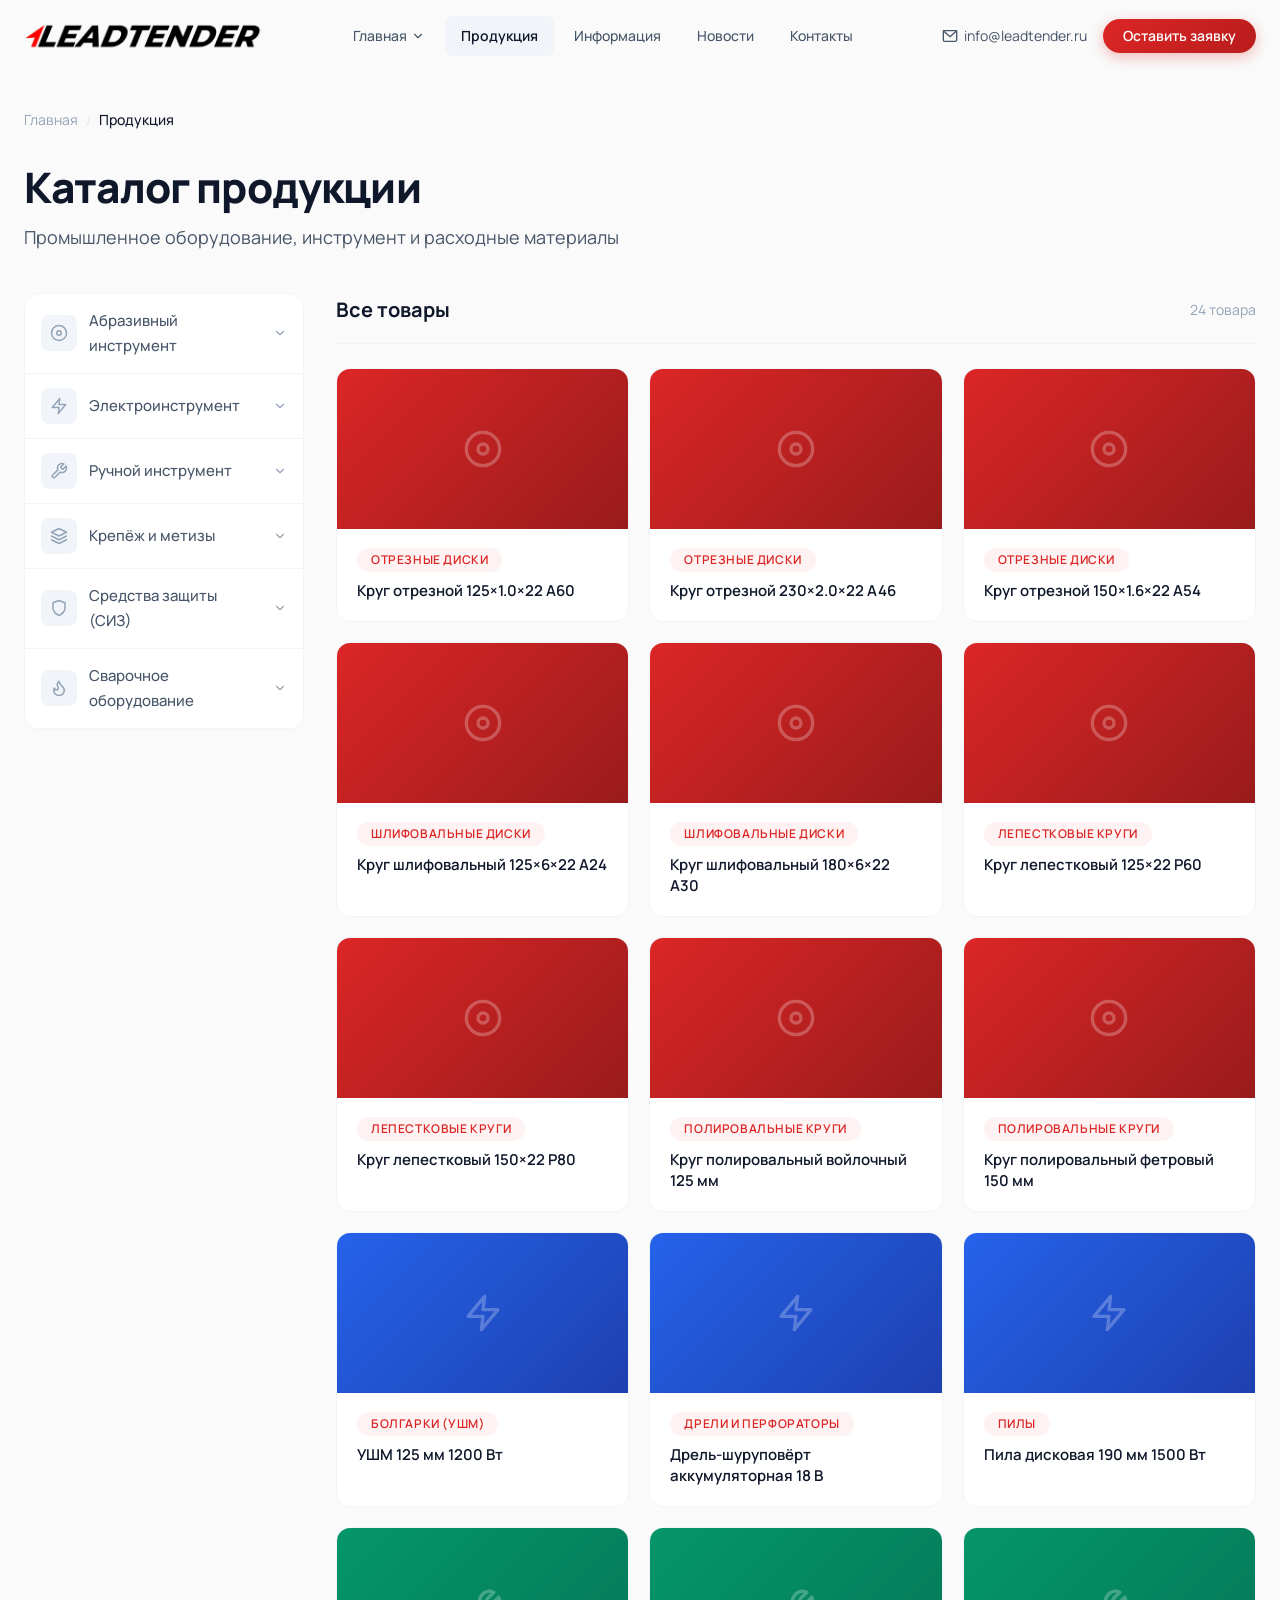
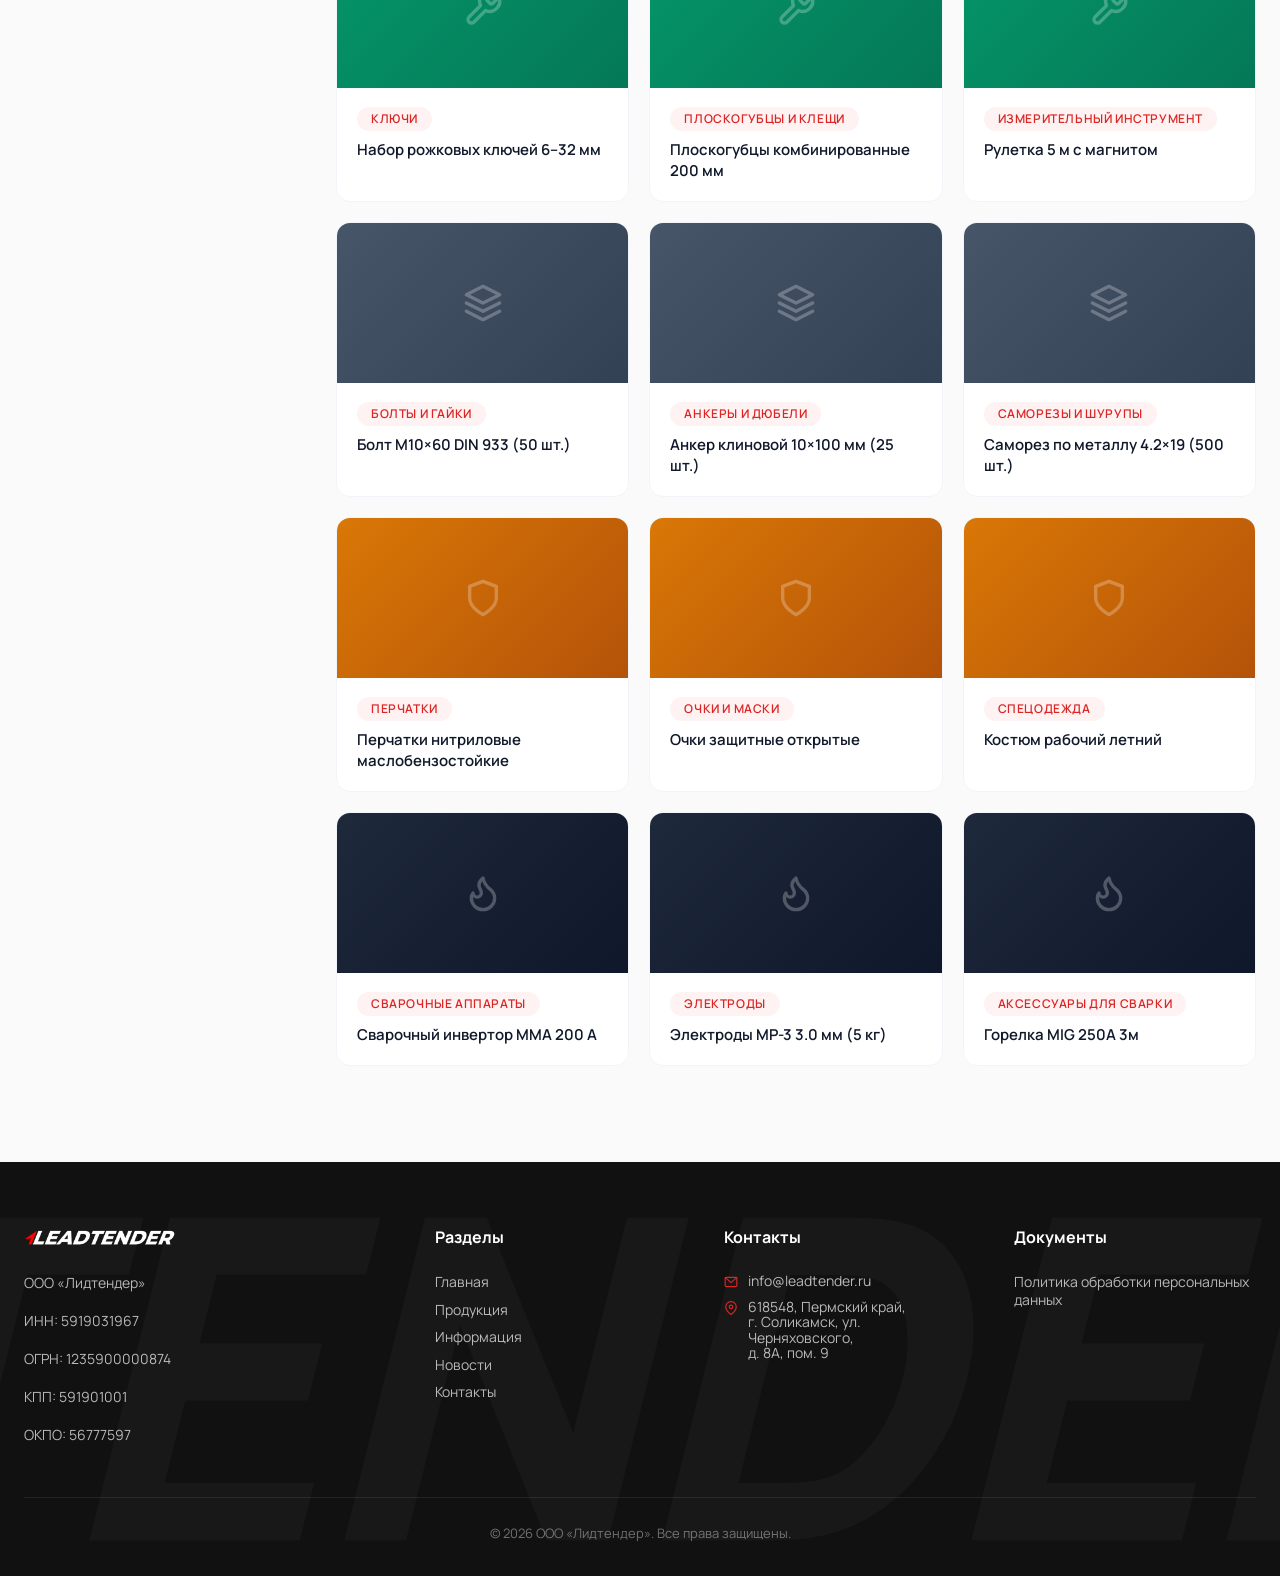
==== catalog.html @ ccaf8aad "Add all site pages, styles, scripts and images New pages: catalog, contacts, info, news, partners, p" ====
<!DOCTYPE html>
<html lang="ru">
<head>
  <meta charset="UTF-8">
  <meta name="viewport" content="width=device-width, initial-scale=1.0">
  <title>LEADTENDER — Каталог продукции</title>
  <meta name="description" content="Каталог промышленного оборудования, инструмента и расходных материалов. Абразивный и ручной инструмент, электроинструмент, крепёж, СИЗ, сварочное оборудование.">
  <meta property="og:title" content="LEADTENDER — Каталог продукции">
  <meta property="og:description" content="Промышленное оборудование, инструмент и расходные материалы. Работаем напрямую с заводами.">
  <meta property="og:type" content="website">
  <link rel="icon" href="image/short-logo.png" type="image/png">

  <!-- Fonts -->
  <link rel="preconnect" href="https://fonts.googleapis.com">
  <link rel="preconnect" href="https://fonts.gstatic.com" crossorigin>
  <link href="https://fonts.googleapis.com/css2?family=Manrope:wght@400;500;600;700;800&family=Inter:wght@400;500;600&display=swap" rel="stylesheet">

  <!-- AOS.js -->
  <link href="https://unpkg.com/aos@2.3.4/dist/aos.css" rel="stylesheet">

  <!-- Styles -->
  <link rel="stylesheet" href="css/main.css?v=2">
  <link rel="stylesheet" href="css/components.css?v=2">
  <link rel="stylesheet" href="css/layout.css?v=2">
  <link rel="stylesheet" href="css/animations.css?v=2">

  <style>
    /* === PAGE HEADER === */
    .catalog-page-header {
      padding: 92px 0 40px;
      background: var(--color-bg);
    }
    .catalog-page-header h1 {
      font-size: 42px;
      font-weight: 800;
      color: var(--color-text-primary);
      margin-top: 16px;
      line-height: 1.1;
    }
    .catalog-page-header p {
      font-size: 18px;
      color: var(--color-text-body);
      margin-top: 12px;
    }

    /* === CATALOG LAYOUT === */
    .catalog-layout {
      display: flex;
      gap: 32px;
      align-items: flex-start;
    }

    /* === SIDEBAR === */
    .catalog-sidebar {
      width: 280px;
      flex-shrink: 0;
      position: sticky;
      top: 88px;
      background: var(--color-bg-white);
      border: 1px solid var(--color-border-light);
      border-radius: var(--radius-lg);
      overflow: hidden;
    }
    .catalog-cat-btn {
      display: flex;
      align-items: center;
      gap: 12px;
      width: 100%;
      padding: 14px 16px;
      font-size: 15px;
      font-weight: 500;
      font-family: inherit;
      color: var(--color-text-body);
      border: none;
      background: none;
      cursor: pointer;
      text-align: left;
      transition: background var(--transition-fast), color var(--transition-fast);
      border-bottom: 1px solid var(--color-border-light);
    }
    .catalog-cat-btn:hover {
      background: #F8FAFC;
    }
    .catalog-cat-btn.active {
      color: var(--color-primary);
      background: var(--color-primary-light);
    }
    .catalog-cat-icon {
      display: flex;
      align-items: center;
      justify-content: center;
      width: 36px;
      height: 36px;
      border-radius: var(--radius-sm);
      background: #F1F5F9;
      color: var(--color-text-muted);
      flex-shrink: 0;
      transition: background var(--transition-fast), color var(--transition-fast);
    }
    .catalog-cat-icon.active {
      background: var(--color-primary);
      color: white;
    }
    .catalog-cat-name {
      flex: 1;
      min-width: 0;
    }
    .catalog-chevron {
      display: flex;
      align-items: center;
      color: var(--color-text-muted);
      transition: transform 0.25s ease;
    }
    .catalog-cat-btn.active .catalog-chevron {
      transform: rotate(180deg);
      color: var(--color-primary);
    }

    /* Subcategories accordion */
    .catalog-sub-list {
      max-height: 0;
      overflow: hidden;
      transition: max-height 0.3s ease;
      background: #FAFBFC;
    }
    .catalog-sub-list.open {
      max-height: 400px;
    }
    .catalog-sub-btn {
      display: block;
      width: 100%;
      padding: 10px 16px 10px 64px;
      font-size: 14px;
      font-family: inherit;
      color: var(--color-text-muted);
      background: none;
      border: none;
      border-bottom: 1px solid var(--color-border-light);
      cursor: pointer;
      text-align: left;
      transition: color var(--transition-fast), background var(--transition-fast);
    }
    .catalog-sub-btn:last-child {
      border-bottom: none;
    }
    .catalog-sub-btn:hover {
      color: var(--color-text-primary);
      background: #F1F5F9;
    }
    .catalog-sub-btn.active {
      color: var(--color-primary);
      font-weight: 600;
      background: var(--color-primary-light);
    }

    /* === MOBILE PILLS === */
    .catalog-pills {
      display: none;
      overflow-x: auto;
      gap: 8px;
      padding: 4px 0 16px;
      -webkit-overflow-scrolling: touch;
      scrollbar-width: none;
    }
    .catalog-pills::-webkit-scrollbar { display: none; }
    .catalog-pill {
      flex-shrink: 0;
      padding: 8px 18px;
      font-size: 14px;
      font-weight: 500;
      font-family: inherit;
      border-radius: 50px;
      border: 1.5px solid var(--color-border);
      background: var(--color-bg-white);
      color: var(--color-text-body);
      cursor: pointer;
      transition: var(--transition-fast);
      white-space: nowrap;
    }
    .catalog-pill:hover {
      border-color: var(--color-text-muted);
    }
    .catalog-pill.active {
      border-color: var(--color-primary);
      background: var(--color-primary-light);
      color: var(--color-primary);
      font-weight: 600;
    }

    /* === MAIN AREA === */
    .catalog-main {
      flex: 1;
      min-width: 0;
    }

    /* Toolbar */
    .catalog-toolbar {
      display: flex;
      align-items: center;
      justify-content: space-between;
      margin-bottom: 24px;
      padding-bottom: 16px;
      border-bottom: 1px solid var(--color-border-light);
    }
    .catalog-toolbar-title {
      font-size: 20px;
      font-weight: 700;
      color: var(--color-text-primary);
    }
    .catalog-toolbar-count {
      font-size: 14px;
      color: var(--color-text-muted);
    }

    /* === PRODUCT GRID === */
    .catalog-grid {
      display: grid;
      grid-template-columns: repeat(3, 1fr);
      gap: 20px;
    }

    /* Product Card */
    .product-card {
      background: var(--color-bg-white);
      border: 1px solid var(--color-border-light);
      border-radius: 14px;
      overflow: hidden;
      transition: transform var(--transition-base), box-shadow var(--transition-base);
      text-decoration: none;
      color: inherit;
      display: block;
    }
    .product-card:hover {
      transform: translateY(-4px);
      box-shadow: var(--shadow-card-hover);
    }
    .product-card-image {
      height: 160px;
      display: flex;
      align-items: center;
      justify-content: center;
    }
    .product-card-icon {
      color: rgba(255, 255, 255, 0.25);
      display: flex;
    }
    .product-card:hover .product-card-icon {
      color: rgba(255, 255, 255, 0.4);
    }
    .product-card-body {
      padding: 16px 20px 20px;
    }
    .product-card-body .badge {
      margin-bottom: 8px;
    }
    .product-card-name {
      font-size: 15px;
      font-weight: 600;
      color: var(--color-text-primary);
      line-height: 1.4;
      transition: color var(--transition-fast);
    }
    .product-card:hover .product-card-name {
      color: var(--color-primary);
    }

    /* === EMPTY STATE === */
    .catalog-empty {
      display: none;
      padding: 80px 20px;
      text-align: center;
      background: var(--color-bg-white);
      border: 1px solid var(--color-border-light);
      border-radius: var(--radius-lg);
    }
    .catalog-empty svg {
      color: var(--color-text-muted);
      margin-bottom: 16px;
    }
    .catalog-empty p {
      font-size: 16px;
      color: var(--color-text-muted);
    }

    /* === RESPONSIVE === */
    @media (max-width: 1024px) {
      .catalog-grid {
        grid-template-columns: repeat(2, 1fr);
      }
      .catalog-sidebar {
        width: 240px;
      }
    }
    @media (max-width: 768px) {
      .catalog-layout {
        flex-direction: column;
      }
      .catalog-sidebar {
        display: none;
      }
      .catalog-pills {
        display: flex;
      }
      .catalog-page-header h1 {
        font-size: 32px;
      }
    }
    @media (max-width: 640px) {
      .catalog-grid {
        grid-template-columns: 1fr;
        gap: 16px;
      }
    }
  </style>
</head>
<body>

  <!-- Scroll progress bar -->
  <div class="scroll-progress" id="scroll-progress"></div>

  <!-- Header (injected by JS, solid style for inner pages) -->
  <div id="header" data-header-style="solid"></div>

  <!-- Page Header -->
  <div class="catalog-page-header">
    <div class="container">
      <nav class="breadcrumbs" id="catalog-breadcrumbs" aria-label="Навигация">
        <a href="index.html">Главная</a>
        <span class="separator">/</span>
        <span class="current">Продукция</span>
      </nav>
      <h1>Каталог продукции</h1>
      <p>Промышленное оборудование, инструмент и расходные материалы</p>
    </div>
  </div>

  <!-- Catalog Section -->
  <section class="section" style="padding-top: 0;">
    <div class="container">

      <!-- Mobile pills (visible only on <=768px) -->
      <div class="catalog-pills" id="catalog-pills"></div>

      <div class="catalog-layout">
        <!-- Sidebar -->
        <aside class="catalog-sidebar" id="catalog-sidebar"></aside>

        <!-- Main Content -->
        <main class="catalog-main">
          <div class="catalog-toolbar" id="catalog-toolbar"></div>
          <div class="catalog-grid" id="catalog-grid"></div>
          <div class="catalog-empty" id="catalog-empty">
            <svg width="48" height="48" viewBox="0 0 24 24" fill="none" stroke="currentColor" stroke-width="1.5" stroke-linecap="round" stroke-linejoin="round">
              <circle cx="11" cy="11" r="8"/><path d="M21 21l-4.35-4.35"/>
            </svg>
            <p>Товары в этой категории скоро появятся</p>
          </div>
        </main>
      </div>

    </div>
  </section>

  <!-- Footer (injected by JS) -->
  <div id="footer"></div>

  <!-- Back to top -->
  <button class="back-to-top" id="back-to-top" aria-label="Наверх">
    <svg width="20" height="20" viewBox="0 0 24 24" fill="none" stroke="currentColor" stroke-width="2.5" stroke-linecap="round" stroke-linejoin="round"><polyline points="18 15 12 9 6 15"/></svg>
  </button>

  <!-- Scripts -->
  <script src="https://unpkg.com/aos@2.3.4/dist/aos.js"></script>
  <script src="js/data.js"></script>
  <script src="js/components.js"></script>
  <script src="js/main.js"></script>
  <script src="js/catalog.js"></script>
</body>
</html>
---- css/main.css ----
/* ===== CSS Reset ===== */

*,
*::before,
*::after {
  box-sizing: border-box;
  margin: 0;
  padding: 0;
}

html {
  scroll-behavior: smooth;
  font-size: 16px;
  -moz-text-size-adjust: 100%;
  -webkit-text-size-adjust: 100%;
  text-size-adjust: 100%;
}

body {
  min-height: 100vh;
  font-family: 'Manrope', 'Inter', system-ui, -apple-system, sans-serif;
  color: var(--color-text-body);
  line-height: 1.7;
  background: var(--color-bg);
  -webkit-font-smoothing: antialiased;
  -moz-osx-font-smoothing: grayscale;
  text-rendering: optimizeLegibility;
}

img,
picture,
video,
canvas,
svg {
  display: block;
  max-width: 100%;
  height: auto;
}

input,
button,
textarea,
select {
  font: inherit;
  color: inherit;
}

button {
  cursor: pointer;
  border: none;
  background: none;
}

ul,
ol {
  list-style: none;
}

table {
  border-collapse: collapse;
  border-spacing: 0;
}

p,
h1,
h2,
h3,
h4,
h5,
h6 {
  overflow-wrap: break-word;
}

/* ===== CSS Variables ===== */

:root {
  --color-primary: #DC2626;
  --color-primary-hover: #B91C1C;
  --color-primary-light: #FEF2F2;
  --color-primary-glow: rgba(220, 38, 38, 0.15);

  --color-bg: #FAFAFA;
  --color-bg-white: #FFFFFF;
  --color-bg-dark: #0A0A0A;
  --color-bg-dark-card: #111111;
  --color-bg-dark-lighter: #1A1A1A;

  --color-text-primary: #0F172A;
  --color-text-body: #475569;
  --color-text-muted: #94A3B8;
  --color-text-white: #FFFFFF;
  --color-text-white-muted: rgba(255, 255, 255, 0.7);

  --color-border: #E2E8F0;
  --color-border-light: #F1F5F9;

  --shadow-card: 0 1px 3px rgba(0, 0, 0, 0.04), 0 1px 2px rgba(0, 0, 0, 0.06);
  --shadow-card-hover: 0 20px 40px rgba(0, 0, 0, 0.08), 0 8px 16px rgba(0, 0, 0, 0.06);
  --shadow-button: 0 4px 14px rgba(220, 38, 38, 0.25);

  --radius-sm: 8px;
  --radius-md: 12px;
  --radius-lg: 16px;
  --radius-xl: 20px;
  --radius-2xl: 24px;

  --transition-fast: 0.2s ease;
  --transition-base: 0.3s cubic-bezier(0.25, 0.1, 0.25, 1);
  --transition-slow: 0.5s ease;
}

/* ===== Typography ===== */

h1 {
  font-size: 48px;
  font-weight: 800;
  line-height: 1.1;
  letter-spacing: -0.02em;
  color: var(--color-text-primary);
}

h2 {
  font-size: 36px;
  font-weight: 800;
  line-height: 1.15;
  letter-spacing: -0.01em;
  color: var(--color-text-primary);
}

h3 {
  font-size: 24px;
  font-weight: 700;
  line-height: 1.3;
  color: var(--color-text-primary);
}

h4 {
  font-size: 20px;
  font-weight: 600;
  line-height: 1.4;
  color: var(--color-text-primary);
}

.text-lg {
  font-size: 18px;
  line-height: 1.7;
}

.text-sm {
  font-size: 14px;
}

.text-xs {
  font-size: 12px;
  text-transform: uppercase;
  letter-spacing: 0.08em;
  font-weight: 600;
}

a {
  color: inherit;
  text-decoration: none;
  transition: color var(--transition-fast);
}

a:hover {
  color: var(--color-primary);
}

/* ===== Layout / Grid ===== */

.container {
  max-width: 1400px;
  margin: 0 auto;
  padding: 0 24px;
}

.grid-2 {
  display: grid;
  grid-template-columns: repeat(2, 1fr);
  gap: 24px;
}

.grid-3 {
  display: grid;
  grid-template-columns: repeat(3, 1fr);
  gap: 24px;
}

.grid-4 {
  display: grid;
  grid-template-columns: repeat(4, 1fr);
  gap: 24px;
}

.flex-center {
  display: flex;
  align-items: center;
  justify-content: center;
}

.flex-between {
  display: flex;
  align-items: center;
  justify-content: space-between;
}

/* ===== Sections ===== */

.section {
  padding: 96px 0;
}

.section-dark {
  background: var(--color-bg-dark);
  color: var(--color-text-white);
}

.section-gray {
  background: #F8FAFC;
}

.section-header {
  margin-bottom: 48px;
}

.section-label {
  font-size: 12px;
  text-transform: uppercase;
  letter-spacing: 0.08em;
  font-weight: 600;
  color: var(--color-primary);
  margin-bottom: 12px;
}

.section-title {
  font-size: 36px;
  font-weight: 800;
  line-height: 1.15;
  color: var(--color-text-primary);
}

.section-dark .section-title {
  color: var(--color-text-white);
}

.section-subtitle {
  font-size: 18px;
  color: var(--color-text-body);
  margin-top: 12px;
  max-width: 600px;
}

/* ===== Utility Classes ===== */

.sr-only {
  position: absolute;
  width: 1px;
  height: 1px;
  padding: 0;
  margin: -1px;
  overflow: hidden;
  clip: rect(0, 0, 0, 0);
  white-space: nowrap;
  border-width: 0;
}

.text-center {
  text-align: center;
}

.text-left {
  text-align: left;
}

.text-right {
  text-align: right;
}

.mt-1 { margin-top: 8px; }
.mt-2 { margin-top: 16px; }
.mt-3 { margin-top: 24px; }
.mt-4 { margin-top: 32px; }
.mt-5 { margin-top: 40px; }
.mt-6 { margin-top: 48px; }
.mt-7 { margin-top: 56px; }
.mt-8 { margin-top: 64px; }

.mb-1 { margin-bottom: 8px; }
.mb-2 { margin-bottom: 16px; }
.mb-3 { margin-bottom: 24px; }
.mb-4 { margin-bottom: 32px; }
.mb-5 { margin-bottom: 40px; }
.mb-6 { margin-bottom: 48px; }
.mb-7 { margin-bottom: 56px; }
.mb-8 { margin-bottom: 64px; }

.mx-auto {
  margin-left: auto;
  margin-right: auto;
}

.hidden {
  display: none;
}

.block {
  display: block;
}

.relative {
  position: relative;
}

.absolute {
  position: absolute;
}

.fixed {
  position: fixed;
}

.overflow-hidden {
  overflow: hidden;
}

.w-full {
  width: 100%;
}

/* ===== Selection ===== */

::selection {
  background: var(--color-primary);
  color: var(--color-text-white);
}

/* ===== Focus ===== */

*:focus-visible {
  outline: 2px solid var(--color-primary);
  outline-offset: 2px;
}

/* ===== Scrollbar ===== */

::-webkit-scrollbar {
  width: 8px;
  height: 8px;
}

::-webkit-scrollbar-track {
  background: #1a1a1a;
}

::-webkit-scrollbar-thumb {
  background: #444;
  border-radius: 4px;
}

::-webkit-scrollbar-thumb:hover {
  background: #666;
}

html {
  scrollbar-width: thin;
  scrollbar-color: #444 #1a1a1a;
}

/* ===== Responsive: Tablet (max-width: 1024px) ===== */

@media (max-width: 1024px) {
  .grid-3 {
    grid-template-columns: repeat(2, 1fr);
  }

  .grid-4 {
    grid-template-columns: repeat(2, 1fr);
  }
}

/* ===== Responsive: Mobile (max-width: 640px) ===== */

@media (max-width: 640px) {
  .container {
    padding: 0 16px;
  }

  .section {
    padding: 64px 0;
  }

  h1 {
    font-size: 32px;
  }

  h2 {
    font-size: 28px;
  }

  h3 {
    font-size: 20px;
  }

  .section-title {
    font-size: 28px;
  }

  .grid-2 {
    grid-template-columns: 1fr;
  }

  .grid-3 {
    grid-template-columns: 1fr;
  }

  .grid-4 {
    grid-template-columns: 1fr;
  }
}

/* ===== Responsive: Wide (min-width: 1400px) ===== */

@media (min-width: 1400px) {
  .container {
    padding: 0 40px;
  }
}
---- css/components.css ----
/* ===== Buttons ===== */

.btn {
  display: inline-flex;
  align-items: center;
  gap: 8px;
  padding: 14px 28px;
  font-weight: 600;
  font-size: 15px;
  border-radius: var(--radius-md);
  cursor: pointer;
  transition: var(--transition-base);
  border: none;
  font-family: inherit;
  line-height: 1;
  text-decoration: none;
}

.btn-sm {
  padding: 10px 20px;
  font-size: 14px;
}

.btn-lg {
  padding: 18px 36px;
  font-size: 16px;
}

.btn-primary {
  background: linear-gradient(135deg, #DC2626 0%, #B91C1C 100%);
  color: #FFFFFF !important;
  box-shadow: 0 4px 14px rgba(220, 38, 38, 0.3);
  border-radius: 50px;
}

.btn-primary:hover {
  background: linear-gradient(135deg, #EF4444 0%, #DC2626 100%);
  transform: translateY(-2px);
  box-shadow: 0 8px 24px rgba(220, 38, 38, 0.4);
}

.btn-primary:active {
  transform: translateY(0) scale(0.98);
  box-shadow: 0 2px 8px rgba(220, 38, 38, 0.25);
}

.btn-secondary {
  background: var(--color-text-primary);
  color: #FFFFFF;
}

.btn-secondary:hover {
  background: #1E293B;
}

.btn-outline {
  background: transparent;
  border: 1.5px solid var(--color-border);
  color: var(--color-text-primary);
  border-radius: 50px;
}

.btn-outline:hover {
  border-color: var(--color-primary);
  color: var(--color-primary);
}

.btn-outline-white {
  background: transparent;
  border: 1.5px solid rgba(255, 255, 255, 0.3);
  color: #FFFFFF;
  border-radius: 50px;
}

.btn-outline-white:hover {
  background: rgba(255, 255, 255, 0.08);
  border-color: rgba(255, 255, 255, 0.5);
}

.btn-ghost {
  background: transparent;
  color: var(--color-text-body);
  padding: 10px 16px;
}

.btn-ghost:hover {
  background: #F1F5F9;
  color: var(--color-primary);
}

.btn-white {
  background: #FFFFFF;
  color: var(--color-primary);
  font-weight: 700;
}

.btn-white:hover {
  box-shadow: 0 8px 24px rgba(0, 0, 0, 0.15);
  transform: translateY(-1px);
}

/* ===== Cards ===== */

.card {
  background: var(--color-bg-white);
  border: 1px solid var(--color-border-light);
  border-radius: var(--radius-lg);
  padding: 32px;
  transition: var(--transition-base);
}

.card:hover {
  box-shadow: var(--shadow-card-hover);
  transform: translateY(-4px);
}

.card-flat {
  background: var(--color-bg-white);
  border: 1px solid var(--color-border-light);
  border-radius: var(--radius-lg);
  padding: 32px;
  transition: var(--transition-base);
}

.card-flat:hover {
  box-shadow: var(--shadow-card-hover);
}

.card-dark {
  background: var(--color-bg-dark-card);
  border: 1px solid rgba(255, 255, 255, 0.06);
  border-radius: var(--radius-lg);
  padding: 32px;
  color: #FFFFFF;
  transition: var(--transition-base);
}

.card-dark:hover {
  box-shadow: var(--shadow-card-hover);
  transform: translateY(-4px);
}

/* ===== Badges ===== */

.badge {
  display: inline-flex;
  align-items: center;
  padding: 6px 14px;
  font-size: 12px;
  font-weight: 600;
  border-radius: 50px;
  text-transform: uppercase;
  letter-spacing: 0.05em;
  line-height: 1;
}

.badge-primary {
  background: var(--color-primary-light);
  color: var(--color-primary);
}

.badge-dark {
  background: rgba(255, 255, 255, 0.1);
  color: rgba(255, 255, 255, 0.8);
  border: 1px solid rgba(255, 255, 255, 0.15);
  -webkit-backdrop-filter: blur(8px);
  backdrop-filter: blur(8px);
}

.badge-outline {
  background: transparent;
  border: 1px solid var(--color-border);
  color: var(--color-text-muted);
}

/* ===== Forms ===== */

.form-group {
  margin-bottom: 20px;
}

.form-label {
  display: block;
  font-size: 14px;
  font-weight: 600;
  color: var(--color-text-primary);
  margin-bottom: 8px;
}

.form-input {
  width: 100%;
  padding: 14px 16px;
  border: 1.5px solid var(--color-border);
  border-radius: var(--radius-md);
  font-size: 15px;
  font-family: inherit;
  transition: var(--transition-fast);
  background: #FFFFFF;
  color: var(--color-text-primary);
}

.form-input:focus {
  border-color: var(--color-primary);
  outline: none;
  box-shadow: 0 0 0 3px var(--color-primary-glow);
}

.form-input::placeholder {
  color: var(--color-text-muted);
}

.form-input.error {
  border-color: #EF4444;
}

.form-error {
  font-size: 13px;
  color: #EF4444;
  margin-top: 4px;
}

.form-textarea {
  width: 100%;
  padding: 14px 16px;
  border: 1.5px solid var(--color-border);
  border-radius: var(--radius-md);
  font-size: 15px;
  font-family: inherit;
  transition: var(--transition-fast);
  background: #FFFFFF;
  color: var(--color-text-primary);
  min-height: 120px;
  resize: vertical;
}

.form-textarea:focus {
  border-color: var(--color-primary);
  outline: none;
  box-shadow: 0 0 0 3px var(--color-primary-glow);
}

.form-textarea::placeholder {
  color: var(--color-text-muted);
}

.form-textarea.error {
  border-color: #EF4444;
}

.form-checkbox {
  display: flex;
  align-items: flex-start;
  gap: 10px;
}

.form-checkbox input[type="checkbox"] {
  width: 20px;
  height: 20px;
  accent-color: var(--color-primary);
  flex-shrink: 0;
  margin-top: 2px;
}

.form-checkbox label {
  font-size: 14px;
  color: var(--color-text-body);
  cursor: pointer;
}

.form-checkbox a {
  color: var(--color-primary);
  text-decoration: underline;
}

.form-grid {
  display: grid;
  grid-template-columns: repeat(2, 1fr);
  gap: 20px;
}

/* ===== Tables ===== */

.table-wrap {
  overflow-x: auto;
  border-radius: var(--radius-md);
  border: 1px solid var(--color-border-light);
}

.table {
  width: 100%;
  border-collapse: collapse;
  font-size: 15px;
}

.table th {
  text-align: left;
  padding: 12px 16px;
  font-weight: 600;
  color: var(--color-text-muted);
  font-size: 13px;
  text-transform: uppercase;
  letter-spacing: 0.05em;
  background: #F8FAFC;
  border-bottom: 1px solid var(--color-border);
}

.table td {
  padding: 14px 16px;
  border-bottom: 1px solid var(--color-border-light);
  color: var(--color-text-primary);
}

.table tr:nth-child(even) td {
  background: #FAFAFA;
}

.table tr:last-child td {
  border-bottom: none;
}

/* ===== Placeholder Images ===== */

.placeholder-img {
  display: flex;
  align-items: center;
  justify-content: center;
  border-radius: var(--radius-md);
  overflow: hidden;
  position: relative;
  background-image: repeating-linear-gradient(
    45deg,
    transparent,
    transparent 10px,
    rgba(0, 0, 0, 0.02) 10px,
    rgba(0, 0, 0, 0.02) 11px
  );
}

.placeholder-product {
  background-color: #F1F5F9;
  background-image:
    linear-gradient(135deg, #F1F5F9, #E2E8F0),
    repeating-linear-gradient(
      45deg,
      transparent,
      transparent 10px,
      rgba(0, 0, 0, 0.02) 10px,
      rgba(0, 0, 0, 0.02) 11px
    );
  color: #94A3B8;
}

.placeholder-photo {
  background-color: #334155;
  background-image:
    linear-gradient(135deg, #334155, #1E293B),
    repeating-linear-gradient(
      45deg,
      transparent,
      transparent 10px,
      rgba(0, 0, 0, 0.02) 10px,
      rgba(0, 0, 0, 0.02) 11px
    );
  color: rgba(255, 255, 255, 0.3);
}

.placeholder-document {
  background-color: #F1F5F9;
  background-image:
    linear-gradient(135deg, #F1F5F9, #E2E8F0),
    repeating-linear-gradient(
      45deg,
      transparent,
      transparent 10px,
      rgba(0, 0, 0, 0.02) 10px,
      rgba(0, 0, 0, 0.02) 11px
    );
  color: #94A3B8;
}

.placeholder-map {
  background-color: #DBEAFE;
  background-image:
    linear-gradient(135deg, #DBEAFE, #BFDBFE),
    repeating-linear-gradient(
      45deg,
      transparent,
      transparent 10px,
      rgba(0, 0, 0, 0.02) 10px,
      rgba(0, 0, 0, 0.02) 11px
    );
  color: #3B82F6;
}

.placeholder-video {
  background-color: #1E293B;
  background-image:
    linear-gradient(135deg, #1E293B, #0F172A),
    repeating-linear-gradient(
      45deg,
      transparent,
      transparent 10px,
      rgba(0, 0, 0, 0.02) 10px,
      rgba(0, 0, 0, 0.02) 11px
    );
  color: rgba(255, 255, 255, 0.5);
}

.placeholder-video .play-btn {
  width: 64px;
  height: 64px;
  border-radius: 50%;
  background: rgba(255, 255, 255, 0.15);
  border: 2px solid rgba(255, 255, 255, 0.3);
  display: flex;
  align-items: center;
  justify-content: center;
  animation: pulse 2s infinite;
}

@keyframes pulse {
  0% {
    box-shadow: 0 0 0 0 rgba(255, 255, 255, 0.2);
  }
  70% {
    box-shadow: 0 0 0 16px rgba(255, 255, 255, 0);
  }
  100% {
    box-shadow: 0 0 0 0 rgba(255, 255, 255, 0);
  }
}

/* ===== Tags / Pills ===== */

.pill {
  display: inline-flex;
  align-items: center;
  padding: 8px 16px;
  border-radius: 50px;
  font-size: 13px;
  font-weight: 500;
  border: 1px solid var(--color-border);
  color: var(--color-text-body);
  background: #FFFFFF;
  line-height: 1;
}

.pill-dark {
  border-color: rgba(255, 255, 255, 0.15);
  color: rgba(255, 255, 255, 0.8);
  background: transparent;
  -webkit-backdrop-filter: blur(8px);
  backdrop-filter: blur(8px);
}

/* ===== Divider ===== */

.divider {
  height: 1px;
  background: var(--color-border);
  margin: 48px 0;
  border: none;
}

.divider-vertical {
  width: 1px;
  height: 48px;
  background: var(--color-border-light);
}

/* ===== Icon Circle ===== */

.icon-circle {
  width: 56px;
  height: 56px;
  border-radius: 50%;
  display: flex;
  align-items: center;
  justify-content: center;
  flex-shrink: 0;
}

.icon-circle-primary {
  background: var(--color-primary-light);
  color: var(--color-primary);
}

.icon-circle-dark {
  background: rgba(255, 255, 255, 0.08);
  color: rgba(255, 255, 255, 0.7);
}

.icon-circle svg {
  width: 24px;
  height: 24px;
}

/* ===== Modal ===== */

.modal-overlay {
  position: fixed;
  inset: 0;
  background: rgba(0, 0, 0, 0.6);
  z-index: 1000;
  display: flex;
  align-items: center;
  justify-content: center;
  opacity: 0;
  visibility: hidden;
  transition: var(--transition-base);
  -webkit-backdrop-filter: blur(4px);
  backdrop-filter: blur(4px);
}

.modal-overlay.active {
  opacity: 1;
  visibility: visible;
}

.modal {
  background: #FFFFFF;
  border-radius: var(--radius-xl);
  padding: 40px;
  max-width: 560px;
  width: 90%;
  max-height: 90vh;
  overflow-y: auto;
  transform: translateY(20px);
  transition: var(--transition-base);
  position: relative;
}

.modal-overlay.active .modal {
  transform: translateY(0);
}

.modal-close {
  position: absolute;
  top: 16px;
  right: 16px;
  width: 40px;
  height: 40px;
  border-radius: 50%;
  background: #F1F5F9;
  display: flex;
  align-items: center;
  justify-content: center;
  cursor: pointer;
  transition: var(--transition-fast);
  border: none;
}

.modal-close:hover {
  background: #E2E8F0;
}

/* ===== Responsive: Mobile (max-width: 640px) ===== */

@media (max-width: 640px) {
  .form-grid {
    grid-template-columns: 1fr;
  }

  .modal {
    padding: 24px;
    width: 95%;
  }

  .btn-lg {
    padding: 14px 28px;
    font-size: 15px;
  }

  .card,
  .card-flat,
  .card-dark {
    padding: 24px;
  }
}
---- css/layout.css ----
/* ===================================================================
   LEADTENDER — Layout
   Header, Navigation, Footer, Breadcrumbs, Page Header
   =================================================================== */

/* ===== Header ===== */

.header {
  position: fixed;
  top: 0;
  left: 0;
  right: 0;
  z-index: 50;
  height: 72px;
  display: flex;
  align-items: center;
  background: transparent;
  transition: all 0.3s ease;
}

.header.scrolled {
  background: rgba(255, 255, 255, 0.95);
  backdrop-filter: blur(12px);
  -webkit-backdrop-filter: blur(12px);
  box-shadow: 0 1px 3px rgba(0, 0, 0, 0.06);
  border-bottom: 1px solid var(--color-border-light);
}

/* ---- Header Inner ---- */

.header-inner {
  display: flex;
  justify-content: space-between;
  align-items: center;
  height: 100%;
  width: 100%;
  max-width: 1400px;
  margin: 0 auto;
  padding: 0 24px;
}

/* ---- Logo ---- */

.header-logo {
  display: flex;
  align-items: center;
  gap: 12px;
  text-decoration: none;
  position: relative;
}

.header-logo img {
  height: 36px;
}

.header-logo-text {
  font-weight: 800;
  font-size: 18px;
  color: var(--color-text-primary);
  letter-spacing: 0.02em;
}

.header-logo-sub {
  font-size: 10px;
  text-transform: uppercase;
  letter-spacing: 0.1em;
  color: var(--color-text-muted);
  display: block;
  margin-top: -2px;
}

/* ---- Transparent header (on dark hero) ---- */

.header-transparent .header-logo-text {
  color: #fff;
}

.header-transparent .header-logo-sub {
  color: rgba(255, 255, 255, 0.6);
}

.header-transparent.scrolled .header-logo-text {
  color: var(--color-text-primary);
}

.header-transparent.scrolled .header-logo-sub {
  color: var(--color-text-muted);
}

/* ===== Logo switching ===== */

.header-logo .logo-white,
.header-logo .logo-black {
  height: 36px;
  transition: opacity 0.4s ease;
}

/* Stack both logos — black sits behind white */
.header-logo .logo-black {
  position: absolute;
  left: 0;
  top: 50%;
  transform: translateY(-50%);
}

/* Transparent header: white visible, black hidden */
.header-transparent .logo-white { opacity: 1; }
.header-transparent .logo-black { opacity: 0; }

/* Scrolled: white hidden, black visible */
.header-transparent.scrolled .logo-white { opacity: 0; }
.header-transparent.scrolled .logo-black { opacity: 1; }

/* Non-transparent pages: only black */
.header:not(.header-transparent) .logo-white { opacity: 0; }
.header:not(.header-transparent) .logo-black { opacity: 1; }

/* ===== Navigation ===== */

.header-nav {
  display: flex;
  align-items: center;
  gap: 4px;
}

.header-nav-item {
  position: relative;
}

.header-nav-link {
  padding: 8px 16px;
  font-size: 14px;
  font-weight: 500;
  color: var(--color-text-body);
  border-radius: var(--radius-sm);
  transition: var(--transition-fast);
  display: flex;
  align-items: center;
  gap: 4px;
}

.header-nav-link:hover {
  background: #F1F5F9;
  color: var(--color-text-primary);
}

.header-nav-link.active {
  background: #F1F5F9;
  color: var(--color-text-primary);
  font-weight: 600;
}

/* Nav links on transparent header */

.header-transparent .header-nav-link {
  color: rgba(255, 255, 255, 0.85);
}

.header-transparent .header-nav-link:hover {
  background: rgba(255, 255, 255, 0.08);
  color: #fff;
}

.header-transparent .header-nav-link.active {
  background: transparent;
  color: #fff;
  font-weight: 600;
}

.header-transparent.scrolled .header-nav-link {
  color: var(--color-text-body);
}

.header-transparent.scrolled .header-nav-link:hover {
  background: #F1F5F9;
  color: var(--color-text-primary);
}

.header-transparent.scrolled .header-nav-link.active {
  background: #F1F5F9;
  color: var(--color-text-primary);
}

/* ===== Dropdown ===== */

.header-dropdown {
  position: absolute;
  top: calc(100% + 8px);
  left: 0;
  min-width: 200px;
  background: #fff;
  border: 1px solid var(--color-border-light);
  border-radius: var(--radius-md);
  padding: 8px;
  box-shadow: 0 10px 40px rgba(0, 0, 0, 0.1);
  opacity: 0;
  visibility: hidden;
  transform: translateY(-8px);
  transition: var(--transition-fast);
  z-index: 60;
}

.header-nav-item:hover .header-dropdown {
  opacity: 1;
  visibility: visible;
  transform: translateY(0);
}

.header-dropdown a {
  display: block;
  padding: 10px 14px;
  font-size: 14px;
  color: var(--color-text-body);
  border-radius: var(--radius-sm);
  transition: var(--transition-fast);
}

.header-dropdown a:hover {
  background: #F1F5F9;
  color: var(--color-primary);
}

/* ===== Header Right Side ===== */

.header-right {
  display: flex;
  align-items: center;
  gap: 16px;
}

.header-email {
  font-size: 14px;
  color: var(--color-text-body);
  display: flex;
  align-items: center;
  gap: 6px;
}

.header-transparent .header-email {
  color: rgba(255, 255, 255, 0.7);
}

.header-transparent.scrolled .header-email {
  color: var(--color-text-body);
}

/* .header-cta uses .btn .btn-primary .btn-sm from components */

/* ===== Burger (mobile only) ===== */

.header-burger {
  display: none;
}

.header-burger span {
  height: 2px;
  background: var(--color-text-primary);
  border-radius: 2px;
  transition: var(--transition-base);
}

.header-transparent .header-burger span {
  background: #fff;
}

.header-transparent.scrolled .header-burger span {
  background: var(--color-text-primary);
}

.header-burger.active span:nth-child(1) {
  transform: rotate(45deg) translateY(7px);
}

.header-burger.active span:nth-child(2) {
  opacity: 0;
}

.header-burger.active span:nth-child(3) {
  transform: rotate(-45deg) translateY(-7px);
}

/* ===== Mobile Menu ===== */

.mobile-menu {
  position: fixed;
  inset: 0;
  background: #fff;
  z-index: 100;
  display: flex;
  flex-direction: column;
  padding: 80px 24px 24px;
  transform: translateX(100%);
  transition: transform 0.4s cubic-bezier(0.25, 0.1, 0.25, 1);
  overflow-y: auto;
}

.mobile-menu.active {
  transform: translateX(0);
}

.mobile-menu-link {
  font-size: 20px;
  font-weight: 600;
  color: var(--color-text-primary);
  padding: 16px 0;
  border-bottom: 1px solid var(--color-border-light);
  display: block;
}

.mobile-menu-link:hover {
  color: var(--color-primary);
}

.mobile-menu-sub {
  padding-left: 20px;
}

.mobile-menu-sub a {
  font-size: 16px;
  font-weight: 400;
  padding: 12px 0;
  color: var(--color-text-body);
  display: block;
}

.mobile-menu-sub a:hover {
  color: var(--color-primary);
}

.mobile-menu-cta {
  margin-top: auto;
  padding-top: 24px;
}

.mobile-menu-cta .btn {
  width: 100%;
}

/* ===== Footer ===== */

.footer {
  background: #111;
  color: var(--color-text-white-muted);
  padding: 64px 0 32px;
}

.footer-grid {
  display: grid;
  grid-template-columns: 1.5fr 1fr 1fr 1fr;
  gap: 48px;
}

.footer-col h4 {
  color: #fff;
  font-size: 16px;
  font-weight: 700;
  margin-bottom: 20px;
}

.footer-col p {
  font-size: 14px;
  line-height: 2;
  color: var(--color-text-white-muted);
}

.footer-col p br {
  display: block;
  content: '';
  margin-top: 10px;
}

.footer-links {
  list-style: none;
  padding: 0;
}

.footer-links li {
  margin-bottom: 0;
  padding: 5px 0;
  line-height: 1.1;
}

.footer-links a {
  font-size: 14px;
  color: var(--color-text-white-muted);
  transition: var(--transition-fast);
}

.footer-links a:hover {
  color: #fff;
}

.footer-logo {
  margin-bottom: 20px;
}

.footer-logo img {
  height: 23px;
}

.footer-contacts li {
  display: flex;
  align-items: flex-start;
  gap: 10px;
}

.footer-contact-icon {
  display: flex;
  align-items: center;
  justify-content: center;
  color: var(--color-primary);
  flex-shrink: 0;
  margin-top: 2px;
}

.footer-contacts a,
.footer-contacts span:not(.footer-contact-icon) {
  font-size: 14px;
  color: var(--color-text-white-muted);
  transition: var(--transition-fast);
}

.footer-contacts a:hover {
  color: #fff;
}

.footer-bottom {
  margin-top: 48px;
  padding-top: 24px;
  border-top: 1px solid rgba(255, 255, 255, 0.08);
  text-align: center;
  font-size: 13px;
  color: rgba(255, 255, 255, 0.4);
}

/* ===== Breadcrumbs ===== */

.breadcrumbs {
  display: flex;
  align-items: center;
  gap: 8px;
  padding: 16px 0;
  font-size: 14px;
  color: var(--color-text-muted);
  flex-wrap: wrap;
}

.breadcrumbs a {
  color: var(--color-text-muted);
  transition: var(--transition-fast);
}

.breadcrumbs a:hover {
  color: var(--color-primary);
}

.breadcrumbs .separator {
  color: var(--color-border);
  user-select: none;
}

.breadcrumbs .current {
  color: var(--color-text-primary);
  font-weight: 500;
}

/* ===== Page Header (inner pages) ===== */

.page-header {
  padding: 120px 0 48px;
  text-align: center;
}

.page-header h1 {
  margin-bottom: 12px;
}

.page-header p {
  font-size: 18px;
  color: var(--color-text-body);
  max-width: 600px;
  margin: 0 auto;
}

/* ===================================================================
   Responsive: Desktop (>1024px)
   =================================================================== */

@media (min-width: 1025px) {
  .mobile-menu {
    display: none;
  }
}

/* ===================================================================
   Responsive: Tablet (max-width: 1024px)
   =================================================================== */

@media (max-width: 1024px) {
  .header-nav,
  .header-email,
  .header-cta {
    display: none;
  }

  .header-burger {
    display: flex;
    flex-direction: column;
    gap: 5px;
    width: 28px;
    cursor: pointer;
    padding: 4px 0;
  }

  .footer-grid {
    grid-template-columns: repeat(2, 1fr);
    gap: 32px;
  }
}

/* ===================================================================
   Responsive: Mobile (max-width: 640px)
   =================================================================== */

@media (max-width: 640px) {
  .header-inner {
    padding: 0 16px;
  }

  .footer {
    padding: 48px 0 24px;
  }

  .footer-grid {
    grid-template-columns: 1fr;
    gap: 32px;
  }

  .page-header {
    padding: 100px 0 32px;
  }

  .page-header p {
    font-size: 16px;
  }
}
---- css/animations.css ----
/* ===================================================================
   LEADTENDER — Animations & Decorative Elements
   Keyframes, scroll effects, hover transitions, preloader
   =================================================================== */

/* ===== Keyframes ===== */

@keyframes fadeIn {
  from { opacity: 0; }
  to { opacity: 1; }
}

@keyframes fadeInUp {
  from { opacity: 0; transform: translateY(30px); }
  to { opacity: 1; transform: translateY(0); }
}

@keyframes fadeInDown {
  from { opacity: 0; transform: translateY(-20px); }
  to { opacity: 1; transform: translateY(0); }
}

@keyframes fadeInLeft {
  from { opacity: 0; transform: translateX(-30px); }
  to { opacity: 1; transform: translateX(0); }
}

@keyframes fadeInRight {
  from { opacity: 0; transform: translateX(30px); }
  to { opacity: 1; transform: translateX(0); }
}

@keyframes slideUp {
  from { transform: translateY(100%); }
  to { transform: translateY(0); }
}

@keyframes pulse {
  0%, 100% { opacity: 1; }
  50% { opacity: 0.6; }
}

@keyframes glow {
  0%, 100% { box-shadow: 0 0 20px var(--color-primary-glow); }
  50% { box-shadow: 0 0 40px var(--color-primary-glow); }
}

@keyframes float {
  0%, 100% { transform: translateY(0); }
  50% { transform: translateY(-10px); }
}

@keyframes scaleIn {
  from { opacity: 0; transform: scale(0.9); }
  to { opacity: 1; transform: scale(1); }
}

@keyframes lineMove {
  0% { transform: translateX(-100%); }
  100% { transform: translateX(100%); }
}

@keyframes dotPulse {
  0%, 100% { opacity: 0.3; }
  50% { opacity: 0.8; }
}

/* ===== Scroll Progress Bar ===== */

.scroll-progress {
  position: fixed;
  top: 0;
  left: 0;
  height: 3px;
  background: var(--color-primary);
  z-index: 200;
  width: 0%;
  transition: width 0.1s linear;
  will-change: width;
}

/* ===== Back to Top ===== */

.back-to-top {
  position: fixed;
  bottom: 32px;
  right: 32px;
  width: 48px;
  height: 48px;
  border-radius: 50%;
  background: var(--color-text-primary);
  color: #fff;
  display: flex;
  align-items: center;
  justify-content: center;
  z-index: 90;
  cursor: pointer;
  opacity: 0;
  visibility: hidden;
  transform: translateY(20px);
  transition: var(--transition-base);
  border: none;
  box-shadow: 0 4px 12px rgba(0, 0, 0, 0.15);
}

.back-to-top.visible {
  opacity: 1;
  visibility: visible;
  transform: translateY(0);
}

.back-to-top:hover {
  background: var(--color-primary);
  transform: translateY(-2px);
}

.back-to-top svg {
  width: 20px;
  height: 20px;
}

/* ===== Card Hover Transitions (global) ===== */

.card,
[data-hover] {
  transition: transform var(--transition-base), box-shadow var(--transition-base);
}

/* ===== Hero Decorative Elements ===== */

.hero-line {
  position: absolute;
  height: 1px;
  width: 300px;
  opacity: 0.15;
  pointer-events: none;
  background: linear-gradient(90deg, transparent, rgba(220, 38, 38, 0.3), transparent);
  animation: lineMove 20s linear infinite;
}

.hero-sphere {
  position: absolute;
  border-radius: 50%;
  filter: blur(80px);
  pointer-events: none;
  background: radial-gradient(circle, rgba(220, 38, 38, 0.12), transparent 70%);
}

/* ===== Preloader ===== */

.preloader {
  position: fixed;
  inset: 0;
  background: #fff;
  z-index: 9999;
  display: flex;
  align-items: center;
  justify-content: center;
  flex-direction: column;
  transition: opacity 0.5s ease;
}

.preloader.hide {
  opacity: 0;
  pointer-events: none;
}

.preloader img {
  width: 60px;
  animation: pulse 1.5s infinite;
}

/* ===== Bento Card Red Stripe (on hover) ===== */


/* ===== Form Success Animation ===== */

.form-success {
  display: flex;
  flex-direction: column;
  align-items: center;
  gap: 16px;
  padding: 40px;
  text-align: center;
  animation: scaleIn 0.4s ease;
}

.form-success-icon {
  width: 64px;
  height: 64px;
  border-radius: 50%;
  background: #ECFDF5;
  color: #10B981;
  display: flex;
  align-items: center;
  justify-content: center;
}

.form-success-icon svg {
  width: 32px;
  height: 32px;
}

.form-success-text {
  font-size: 18px;
  font-weight: 600;
  color: var(--color-text-primary);
}

.form-success-sub {
  font-size: 14px;
  color: var(--color-text-body);
}

/* ===== Reduced Motion ===== */

@media (prefers-reduced-motion: reduce) {
  *,
  *::before,
  *::after {
    animation-duration: 0.01ms !important;
    animation-iteration-count: 1 !important;
    transition-duration: 0.01ms !important;
  }

  .scroll-progress {
    transition: none;
  }
}
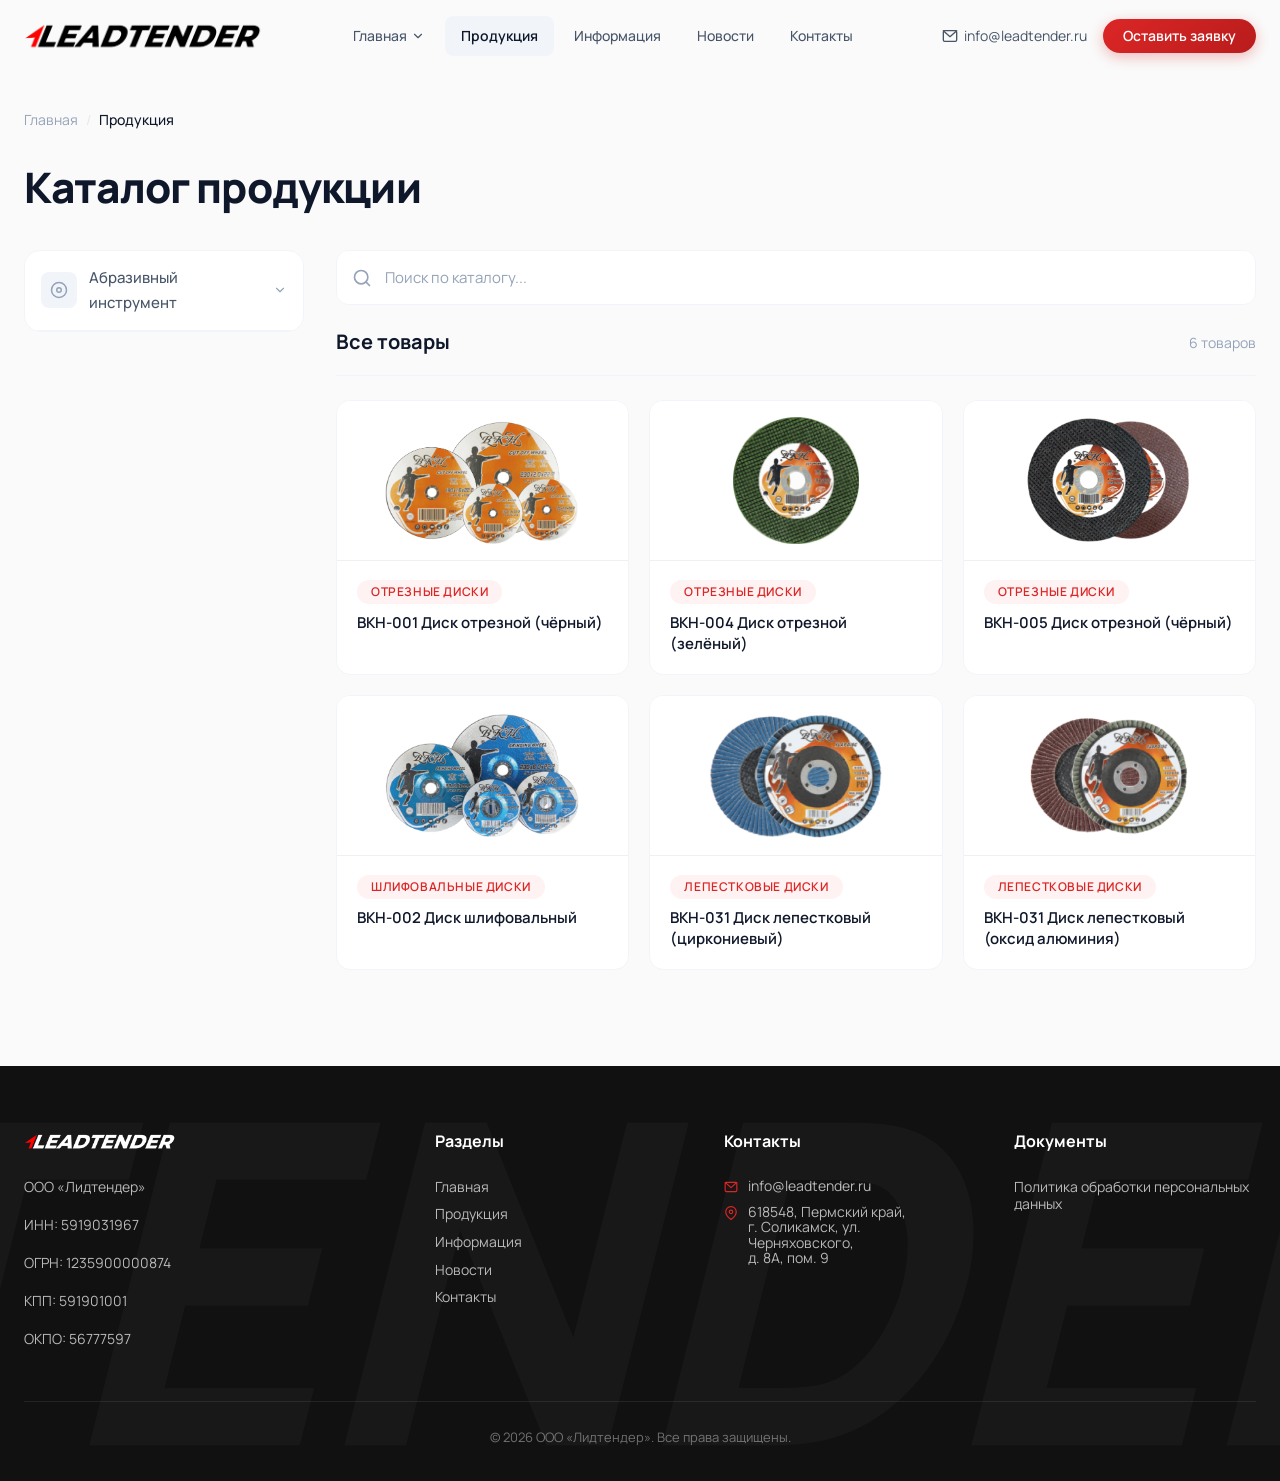
==== commit 24e6e57f: "Правки, убраны отзывы, изменены нвовости, поиск строка" ====
--- a/catalog.html
+++ b/catalog.html
@@ -187,6 +187,63 @@
       font-weight: 600;
     }
 
+    /* === SEARCH === */
+    .catalog-search {
+      position: relative;
+      margin-bottom: 20px;
+    }
+    .catalog-search-icon {
+      position: absolute;
+      left: 16px;
+      top: 50%;
+      transform: translateY(-50%);
+      color: var(--color-text-muted);
+      pointer-events: none;
+    }
+    .catalog-search-input {
+      width: 100%;
+      padding: 14px 44px 14px 48px;
+      font-size: 15px;
+      font-family: inherit;
+      border: 1.5px solid var(--color-border-light);
+      border-radius: var(--radius-md);
+      background: var(--color-bg-white);
+      color: var(--color-text-primary);
+      outline: none;
+      transition: border-color 0.2s, box-shadow 0.2s;
+    }
+    .catalog-search-input::placeholder {
+      color: var(--color-text-muted);
+    }
+    .catalog-search-input:focus {
+      border-color: var(--color-primary);
+      box-shadow: 0 0 0 3px rgba(220, 38, 38, 0.1);
+    }
+    .catalog-search-clear {
+      position: absolute;
+      right: 12px;
+      top: 50%;
+      transform: translateY(-50%);
+      width: 28px;
+      height: 28px;
+      border-radius: 50%;
+      border: none;
+      background: #F1F5F9;
+      color: var(--color-text-muted);
+      cursor: pointer;
+      display: none;
+      align-items: center;
+      justify-content: center;
+      transition: background 0.2s, color 0.2s;
+    }
+    .catalog-search-clear:hover {
+      background: var(--color-primary);
+      color: #fff;
+    }
+    .catalog-search-clear.visible {
+      display: flex;
+    }
+
     /* === MAIN AREA === */
     .catalog-main {
       flex: 1;
@@ -330,7 +387,6 @@
         <span class="current">Продукция</span>
       </nav>
       <h1>Каталог продукции</h1>
-      <p>Промышленное оборудование, инструмент и расходные материалы</p>
     </div>
   </div>
 
@@ -347,6 +403,15 @@
 
         <!-- Main Content -->
         <main class="catalog-main">
+          <div class="catalog-search">
+            <span class="catalog-search-icon">
+              <svg width="20" height="20" viewBox="0 0 24 24" fill="none" stroke="currentColor" stroke-width="2" stroke-linecap="round"><circle cx="11" cy="11" r="8"/><path d="M21 21l-4.35-4.35"/></svg>
+            </span>
+            <input type="text" class="catalog-search-input" id="catalog-search" placeholder="Поиск по каталогу..." autocomplete="off">
+            <button class="catalog-search-clear" id="catalog-search-clear" aria-label="Очистить">
+              <svg width="14" height="14" viewBox="0 0 24 24" fill="none" stroke="currentColor" stroke-width="2.5" stroke-linecap="round"><path d="M18 6L6 18M6 6l12 12"/></svg>
+            </button>
+          </div>
           <div class="catalog-toolbar" id="catalog-toolbar"></div>
           <div class="catalog-grid" id="catalog-grid"></div>
           <div class="catalog-empty" id="catalog-empty">
--- a/css/layout.css
+++ b/css/layout.css
@@ -267,6 +267,13 @@
   background: var(--color-text-primary);
 }
 
+.header-burger.active {
+  z-index: 101;
+  position: relative;
+}
+.header-burger.active span {
+  background: var(--color-text-primary);
+}
 .header-burger.active span:nth-child(1) {
   transform: rotate(45deg) translateY(7px);
 }
@@ -281,21 +288,66 @@
 
 /* ===== Mobile Menu ===== */
 
+.mobile-menu-overlay {
+  position: fixed;
+  inset: 0;
+  background: rgba(0, 0, 0, 0.4);
+  backdrop-filter: blur(4px);
+  -webkit-backdrop-filter: blur(4px);
+  z-index: 99;
+  opacity: 0;
+  pointer-events: none;
+  transition: opacity 0.3s ease;
+}
+
+.mobile-menu-overlay.active {
+  opacity: 1;
+  pointer-events: auto;
+}
+
 .mobile-menu {
   position: fixed;
-  inset: 0;
+  top: 0;
+  right: 0;
+  bottom: 0;
+  width: 300px;
+  max-width: 80%;
   background: #fff;
   z-index: 100;
   display: flex;
   flex-direction: column;
-  padding: 80px 24px 24px;
+  padding: 24px;
   transform: translateX(100%);
   transition: transform 0.4s cubic-bezier(0.25, 0.1, 0.25, 1);
   overflow-y: auto;
+  box-shadow: -4px 0 24px rgba(0, 0, 0, 0.1);
 }
 
 .mobile-menu.active {
   transform: translateX(0);
+}
+
+.mobile-menu-close {
+  align-self: flex-end;
+  width: 36px;
+  height: 36px;
+  border: none;
+  background: #F1F5F9;
+  border-radius: 50%;
+  display: flex;
+  align-items: center;
+  justify-content: center;
+  cursor: pointer;
+  margin-bottom: 16px;
+  transition: background 0.2s;
+}
+
+.mobile-menu-close:hover {
+  background: #E2E8F0;
+}
+
+.mobile-menu-close svg {
+  color: var(--color-text-primary);
 }
 
 .mobile-menu-link {
@@ -333,7 +385,7 @@
 }
 
 .mobile-menu-cta .btn {
-  width: 100%;
+  width: auto;
 }
 
 /* ===== Footer ===== */
@@ -522,6 +574,17 @@
    Responsive: Mobile (max-width: 640px)
    =================================================================== */
 
+@media (max-width: 768px) {
+  .header-right .btn {
+    display: none;
+  }
+  .header-logo img,
+  .header-logo .logo-white,
+  .header-logo .logo-black {
+    height: 26px;
+  }
+}
+
 @media (max-width: 640px) {
   .header-inner {
     padding: 0 16px;
@@ -532,9 +595,15 @@
   }
 
   .footer-grid {
-    grid-template-columns: 1fr;
-    gap: 32px;
-  }
+    grid-template-columns: 1fr 1fr;
+    gap: 24px 20px;
+  }
+  .footer-grid > div { font-size: 13px; }
+  .footer-logo img { height: 24px; }
+  .footer-col h4 { font-size: 14px; margin-bottom: 10px; }
+  .footer-col p { font-size: 12px; line-height: 1.6; }
+  .footer-links li { padding: 3px 0; }
+  .footer-links a { font-size: 13px; }
 
   .page-header {
     padding: 100px 0 32px;
--- a/css/animations.css
+++ b/css/animations.css
@@ -88,7 +88,7 @@
   width: 48px;
   height: 48px;
   border-radius: 50%;
-  background: var(--color-text-primary);
+  background: #111;
   color: #fff;
   display: flex;
   align-items: center;
@@ -99,7 +99,7 @@
   visibility: hidden;
   transform: translateY(20px);
   transition: var(--transition-base);
-  border: none;
+  border: 1px solid #ccc;
   box-shadow: 0 4px 12px rgba(0, 0, 0, 0.15);
 }
 
@@ -166,7 +166,8 @@
 }
 
 .preloader img {
-  width: 60px;
+  width: 420px;
+  max-width: 80vw;
   animation: pulse 1.5s infinite;
 }
 
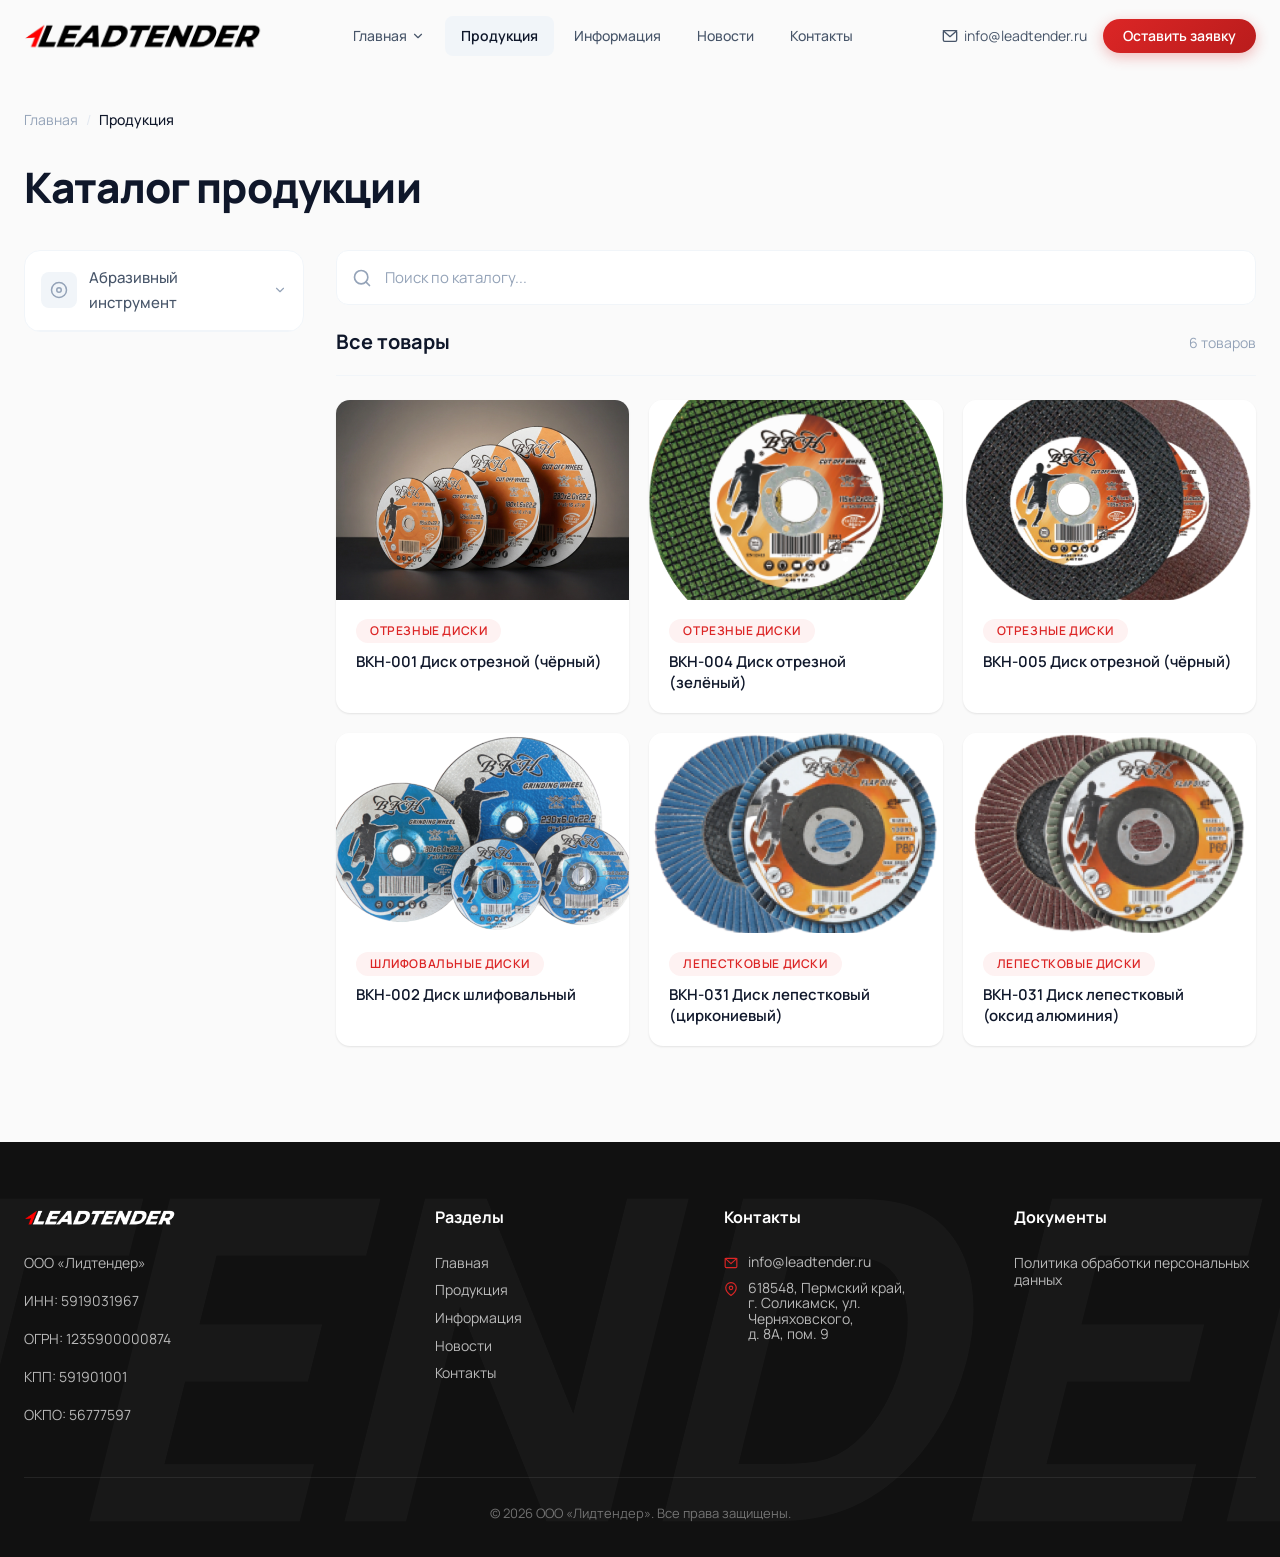
==== commit 2f66d4d4: "Обновил картинки - товары новости" ====
--- a/catalog.html
+++ b/catalog.html
@@ -279,9 +279,9 @@
     /* Product Card */
     .product-card {
       background: var(--color-bg-white);
-      border: 1px solid var(--color-border-light);
       border-radius: 14px;
       overflow: hidden;
+      box-shadow: var(--shadow-card);
       transition: transform var(--transition-base), box-shadow var(--transition-base);
       text-decoration: none;
       color: inherit;
@@ -292,10 +292,11 @@
       box-shadow: var(--shadow-card-hover);
     }
     .product-card-image {
-      height: 160px;
+      height: 200px;
       display: flex;
       align-items: center;
       justify-content: center;
+      overflow: hidden;
     }
     .product-card-icon {
       color: rgba(255, 255, 255, 0.25);
--- a/css/main.css
+++ b/css/main.css
@@ -426,3 +426,13 @@
     padding: 0 40px;
   }
 }
+
+/* ===== AOS fix for mobile (disabled at ≤640px) ===== */
+
+@media (max-width: 640px) {
+  [data-aos] {
+    opacity: 1 !important;
+    transform: none !important;
+    transition: none !important;
+  }
+}
